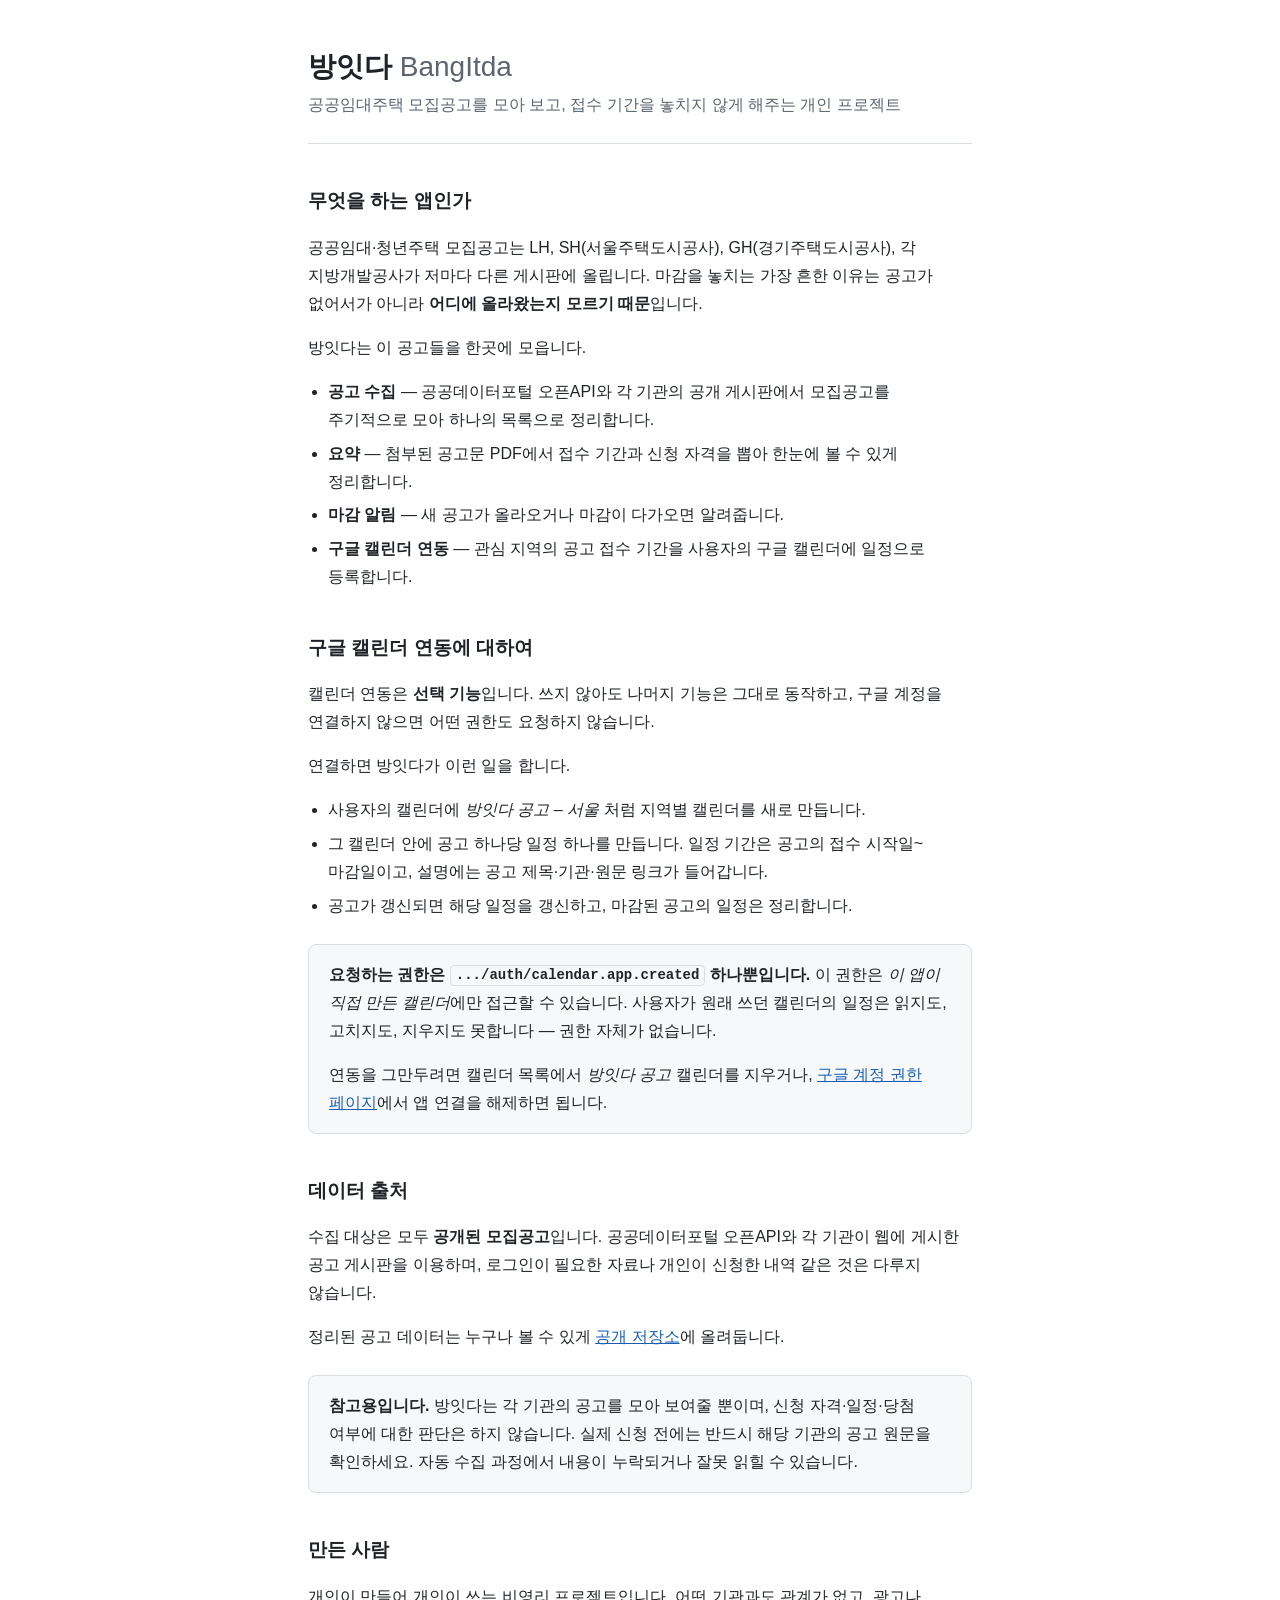
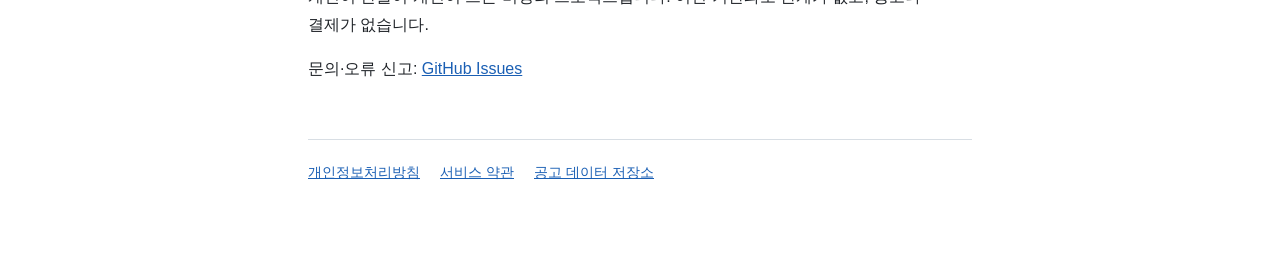
==== docs/index.html @ 5ef0814a "docs: 홈페이지·개인정보처리방침·서비스 약관 페이지 구글 OAuth 앱을 프로덕션으로 게시하려면 외부 앱은 이 세 링크가 필수다 (Manage OAuth App Branding" ====
<!DOCTYPE html>
<html lang="ko">
<head>
<meta charset="utf-8">
<meta name="viewport" content="width=device-width, initial-scale=1">
<title>방잇다 (BangItda) — 공공임대 모집공고 모아보기</title>
<meta name="description" content="LH·SH·GH 등 공공임대주택 모집공고를 한곳에 모으고, 접수 기간을 구글 캘린더에 등록해 주는 개인 프로젝트입니다.">
<link rel="stylesheet" href="style.css">
</head>
<body>

<header>
  <h1>방잇다 <span style="font-weight:400;color:var(--muted)">BangItda</span></h1>
  <p class="tagline">공공임대주택 모집공고를 모아 보고, 접수 기간을 놓치지 않게 해주는 개인 프로젝트</p>
</header>

<h2>무엇을 하는 앱인가</h2>

<p>
  공공임대·청년주택 모집공고는 LH, SH(서울주택도시공사), GH(경기주택도시공사),
  각 지방개발공사가 저마다 다른 게시판에 올립니다. 마감을 놓치는 가장 흔한 이유는
  공고가 없어서가 아니라 <strong>어디에 올라왔는지 모르기 때문</strong>입니다.
</p>

<p>방잇다는 이 공고들을 한곳에 모읍니다.</p>

<ul>
  <li><strong>공고 수집</strong> — 공공데이터포털 오픈API와 각 기관의 공개 게시판에서
      모집공고를 주기적으로 모아 하나의 목록으로 정리합니다.</li>
  <li><strong>요약</strong> — 첨부된 공고문 PDF에서 접수 기간과 신청 자격을 뽑아
      한눈에 볼 수 있게 정리합니다.</li>
  <li><strong>마감 알림</strong> — 새 공고가 올라오거나 마감이 다가오면 알려줍니다.</li>
  <li><strong>구글 캘린더 연동</strong> — 관심 지역의 공고 접수 기간을 사용자의
      구글 캘린더에 일정으로 등록합니다.</li>
</ul>

<h2>구글 캘린더 연동에 대하여</h2>

<p>
  캘린더 연동은 <strong>선택 기능</strong>입니다. 쓰지 않아도 나머지 기능은 그대로
  동작하고, 구글 계정을 연결하지 않으면 어떤 권한도 요청하지 않습니다.
</p>

<p>연결하면 방잇다가 이런 일을 합니다.</p>

<ul>
  <li>사용자의 캘린더에 <em>방잇다 공고 – 서울</em> 처럼 지역별 캘린더를 새로 만듭니다.</li>
  <li>그 캘린더 안에 공고 하나당 일정 하나를 만듭니다. 일정 기간은 공고의 접수
      시작일~마감일이고, 설명에는 공고 제목·기관·원문 링크가 들어갑니다.</li>
  <li>공고가 갱신되면 해당 일정을 갱신하고, 마감된 공고의 일정은 정리합니다.</li>
</ul>

<div class="note">
  <p>
    <strong>요청하는 권한은 <code>.../auth/calendar.app.created</code> 하나뿐입니다.</strong>
    이 권한은 <em>이 앱이 직접 만든 캘린더</em>에만 접근할 수 있습니다. 사용자가
    원래 쓰던 캘린더의 일정은 읽지도, 고치지도, 지우지도 못합니다 — 권한 자체가
    없습니다.
  </p>
  <p>
    연동을 그만두려면 캘린더 목록에서 <em>방잇다 공고</em> 캘린더를 지우거나,
    <a href="https://myaccount.google.com/permissions">구글 계정 권한 페이지</a>에서
    앱 연결을 해제하면 됩니다.
  </p>
</div>

<h2>데이터 출처</h2>

<p>
  수집 대상은 모두 <strong>공개된 모집공고</strong>입니다. 공공데이터포털
  오픈API와 각 기관이 웹에 게시한 공고 게시판을 이용하며, 로그인이 필요한
  자료나 개인이 신청한 내역 같은 것은 다루지 않습니다.
</p>

<p>
  정리된 공고 데이터는 누구나 볼 수 있게
  <a href="https://github.com/gldrngldrn/BangItda">공개 저장소</a>에 올려둡니다.
</p>

<div class="note">
  <p>
    <strong>참고용입니다.</strong> 방잇다는 각 기관의 공고를 모아 보여줄 뿐이며,
    신청 자격·일정·당첨 여부에 대한 판단은 하지 않습니다. 실제 신청 전에는 반드시
    해당 기관의 공고 원문을 확인하세요. 자동 수집 과정에서 내용이 누락되거나
    잘못 읽힐 수 있습니다.
  </p>
</div>

<h2>만든 사람</h2>

<p>
  개인이 만들어 개인이 쓰는 비영리 프로젝트입니다. 어떤 기관과도 관계가 없고,
  광고나 결제가 없습니다.
</p>

<p>
  문의·오류 신고:
  <a href="https://github.com/gldrngldrn/BangItda/issues">GitHub Issues</a>
</p>

<footer>
  <a href="privacy.html">개인정보처리방침</a>
  <a href="terms.html">서비스 약관</a>
  <a href="https://github.com/gldrngldrn/BangItda">공고 데이터 저장소</a>
</footer>

</body>
</html>
---- docs/style.css ----
:root {
  --bg: #ffffff;
  --fg: #1f2328;
  --muted: #5b6570;
  --line: #d8dee4;
  --accent: #1a5fb4;
  --card: #f6f8fa;
}

@media (prefers-color-scheme: dark) {
  :root {
    --bg: #0d1117;
    --fg: #e6edf3;
    --muted: #9198a1;
    --line: #30363d;
    --accent: #6cb6ff;
    --card: #161b22;
  }
}

* { box-sizing: border-box; }

body {
  margin: 0 auto;
  padding: 3rem 1.25rem 5rem;
  max-width: 44rem;
  background: var(--bg);
  color: var(--fg);
  font-family: -apple-system, BlinkMacSystemFont, "Segoe UI", "Malgun Gothic",
               "Apple SD Gothic Neo", "Noto Sans KR", sans-serif;
  font-size: 16px;
  line-height: 1.75;
  word-break: keep-all;
  overflow-wrap: anywhere;
}

header { border-bottom: 1px solid var(--line); padding-bottom: 1.5rem; margin-bottom: 2rem; }

h1 { font-size: 1.75rem; line-height: 1.35; margin: 0 0 .35rem; }
h2 { font-size: 1.2rem; margin: 2.5rem 0 .75rem; }
h3 { font-size: 1rem; margin: 1.75rem 0 .5rem; }

.tagline { color: var(--muted); margin: 0; }

a { color: var(--accent); }

ul { padding-left: 1.25rem; }
li { margin: .35rem 0; }

code {
  background: var(--card);
  border: 1px solid var(--line);
  border-radius: 4px;
  padding: .1em .35em;
  font-size: .875em;
  word-break: break-all;
}

.note {
  background: var(--card);
  border: 1px solid var(--line);
  border-radius: 8px;
  padding: 1rem 1.25rem;
  margin: 1.5rem 0;
}

.note p:first-child { margin-top: 0; }
.note p:last-child { margin-bottom: 0; }

table { border-collapse: collapse; width: 100%; margin: 1rem 0; font-size: .95rem; }
th, td { border: 1px solid var(--line); padding: .5rem .75rem; text-align: left; vertical-align: top; }
th { background: var(--card); font-weight: 600; }

footer {
  border-top: 1px solid var(--line);
  margin-top: 3.5rem;
  padding-top: 1.25rem;
  color: var(--muted);
  font-size: .9rem;
}

footer a { margin-right: 1rem; }
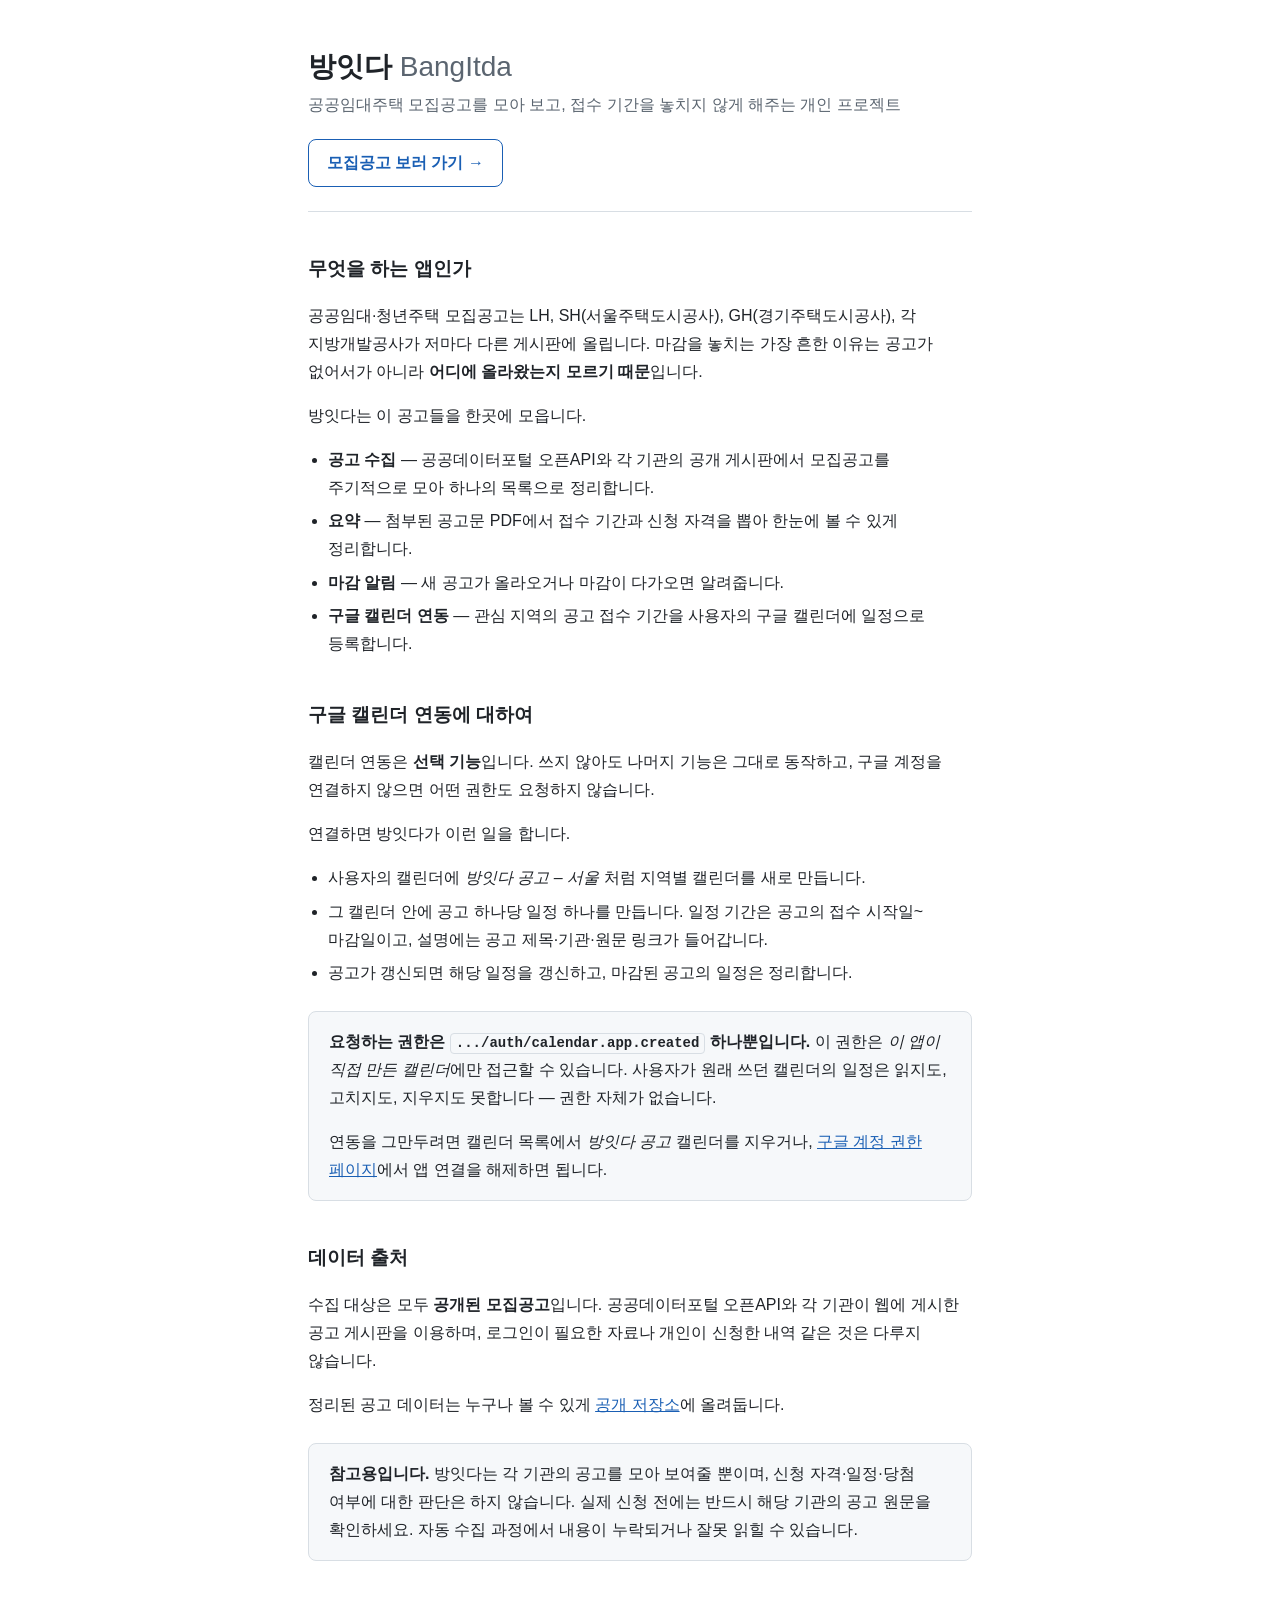
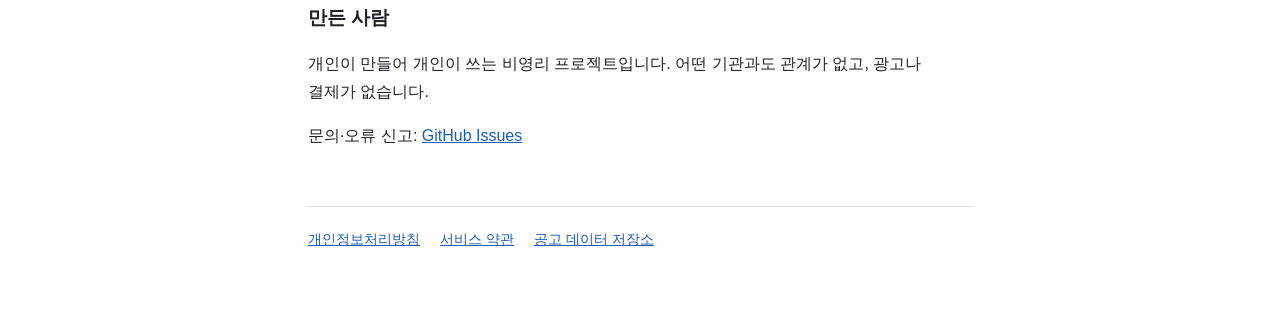
==== commit 35165471: "feat: 공고 목록 웹앱 (docs/app) Flutter 대신 웹으로 간다. 브라우징·필터·즐겨찾기·상세는 웹에서 다 되고, 스토어 비용($25/$99년)과 두 타깃 유지보수가" ====
--- a/docs/index.html
+++ b/docs/index.html
@@ -12,6 +12,7 @@
 <header>
   <h1>방잇다 <span style="font-weight:400;color:var(--muted)">BangItda</span></h1>
   <p class="tagline">공공임대주택 모집공고를 모아 보고, 접수 기간을 놓치지 않게 해주는 개인 프로젝트</p>
+  <p class="cta"><a href="app/">모집공고 보러 가기 →</a></p>
 </header>
 
 <h2>무엇을 하는 앱인가</h2>
--- a/docs/style.css
+++ b/docs/style.css
@@ -80,3 +80,13 @@
 }
 
 footer a { margin-right: 1rem; }
+
+/* 소개 페이지 → 앱으로 가는 버튼 */
+.cta { margin: 1.25rem 0 0; }
+.cta a {
+  display: inline-block;
+  padding: .55rem 1.1rem;
+  border: 1px solid var(--accent); border-radius: 8px;
+  color: var(--accent); text-decoration: none; font-weight: 600;
+}
+.cta a:hover { background: var(--accent); color: var(--bg); }
